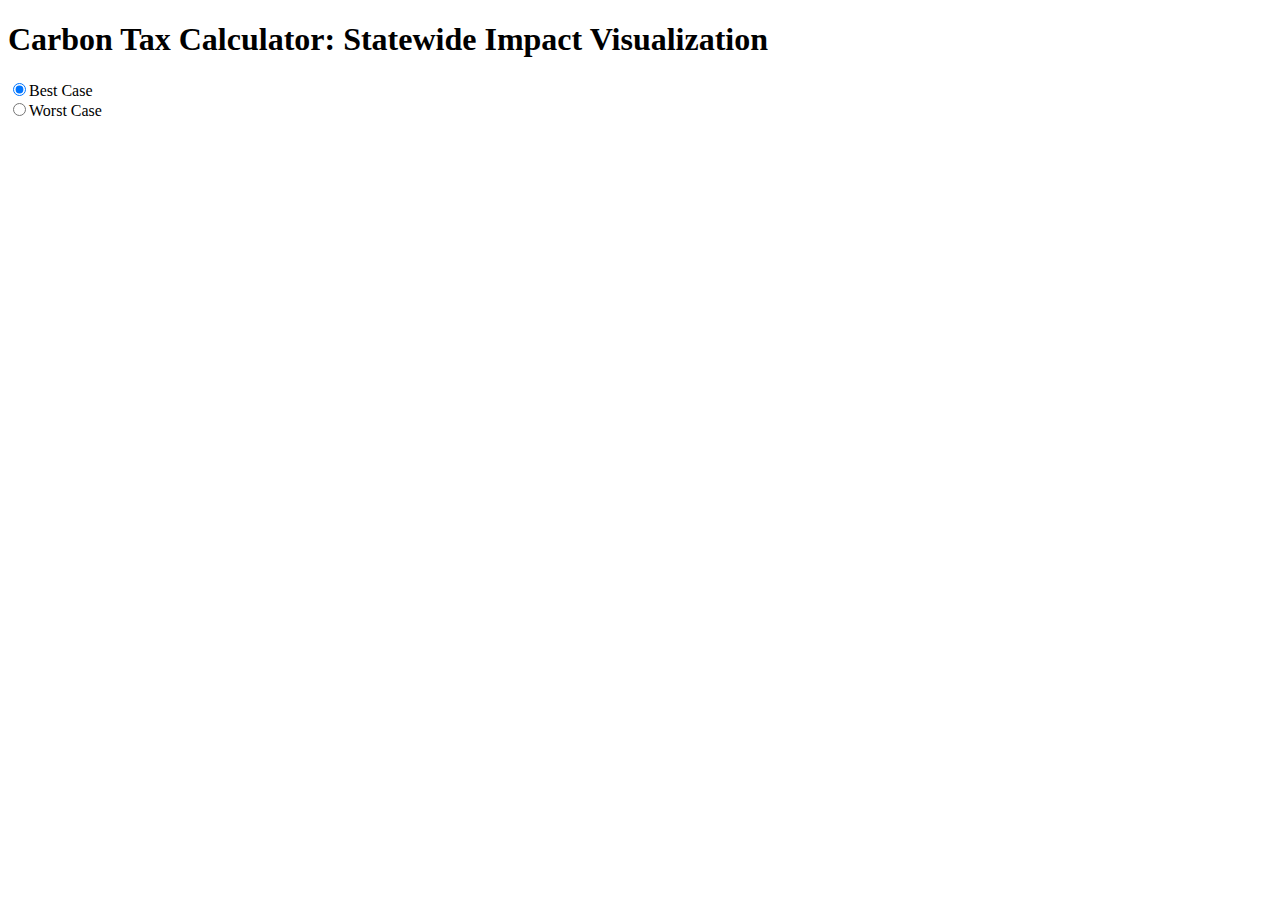
==== index.html @ 76e5acf1 "Started working on filters" ====
<!DOCTYPE html>
<head>
  <meta charset="utf-8">
  <style>
 
    path {
     
      stroke: #ccc;
      stroke-width: 1px;
    }
 
    path:hover {
      fill: red;
    }
 
  </style>
</head>
<body>
  <h1>Carbon Tax Calculator: Statewide Impact Visualization</h1>
  <form action="">
    <input type="radio" name="utilityMode" value="bestCase" checked>Best Case<br>
    <input type="radio" name="utilityMode" value="worstCase">Worst Case
  </form>
  <script src="http://d3js.org/d3.v3.min.js"></script>
  <script src="http://d3js.org/topojson.v1.min.js"></script>
  <script type="text/javascript" src="index.js"></script>
  <script type="text/javascript" src="helperFunctions.js"></script>
  <script>
 
    var width = 1500,
        height = 900,
                                centered;
 
    var svg = d3.select("body").append("svg")
        .attr("width", width)
        .attr("height", height);
 
    var dataset = "zips_wash_topo.json";
 
    var colorScale = d3.scale.linear()
        .domain([0, 1])
        .range(["white", "red"]);
   
    var g = svg.append("g");
   
    var projection = d3.geo.albers()
          .rotate([119, 0])
          .center([-3, 48])
          .parallels([35, 50])
          .scale(8000)
          .translate([width / 5, height / 6])
          .precision(.1);
 
               
                var path = d3.geo.path()
        .projection(projection);
               
    d3.json(dataset, function(error, wa) {
      var wash = topojson.feature(wa, wa.objects.wash);
 
     
      
 
      //Declaring the tool tip variable
      var tip = d3.tip()
        .attr('class', 'd3-tip')
        .offset([-10, 0])
        .html(function(d) {

          return "<strong style='color:black'>Name:</strong> <span style='color:black'>" + d.properties.name +
          "</span><br><strong style='color:black'>Zip Code:</strong> <span style='color:black'>" + d.properties.zip +
          "</span><br><strong style='color:black'>Utility:</strong> <span style='color:black'>" +
          ((getUtilities(d.properties.zip) !== 0) ? (getUtilities(d.properties.zip))[0] : "N/A" ) +
          "</span><br><strong style='color:black'>Carbon Impact:</strong> <span style='color:black'>" +
          ((getUtilities(d.properties.zip) !== 0) ? getUtilityStats((getUtilities(d.properties.zip))[0])[1] : "N/A" );
          
      })
 
      //Calling the tool tip within the svg
      g.call(tip);
 
      g.selectAll("path")
          .data(wash.features)
          .enter().append("path")         
          .attr("d", path)
          .style("fill", function(d) {
            if (getUtilities(d.properties.zip) !== 0) {
              return colorScale( getUtilityStats((getUtilities(d.properties.zip))[0])[1] );
              // return multiplyHexColor("111111", getUtilityStats((getUtilities(d.properties.zip))[0])[1]);
            } else {
              return colorScale(0);
            }
          })
          .on('mouseover', tip.show)
          .on('mouseout', tip.hide)
          .on('click',clicked);


    });
               
    function clicked(d) {
      var x, y, k;
     
      if (d && centered !== d) {
        var centroid = path.centroid(d);
        x = centroid[0];
        y = centroid[1];
        k = 4;
        centered = d;
      } else {
        x = width / 2;
        y = height / 2;
        k = 1;
        centered = null;
      }
     
      g.selectAll("path")
          .classed("active", centered && function(d) { return d === centered; });
     
      g.transition()
          .duration(750)
          .attr("transform", "translate(" + width / 2 + "," + height / 2 + ")scale(" + k + ")translate(" + -x + "," + -y + ")")
          .style("stroke-width", 1.5 / k + "px");
    }
 
  </script>
 
</body>
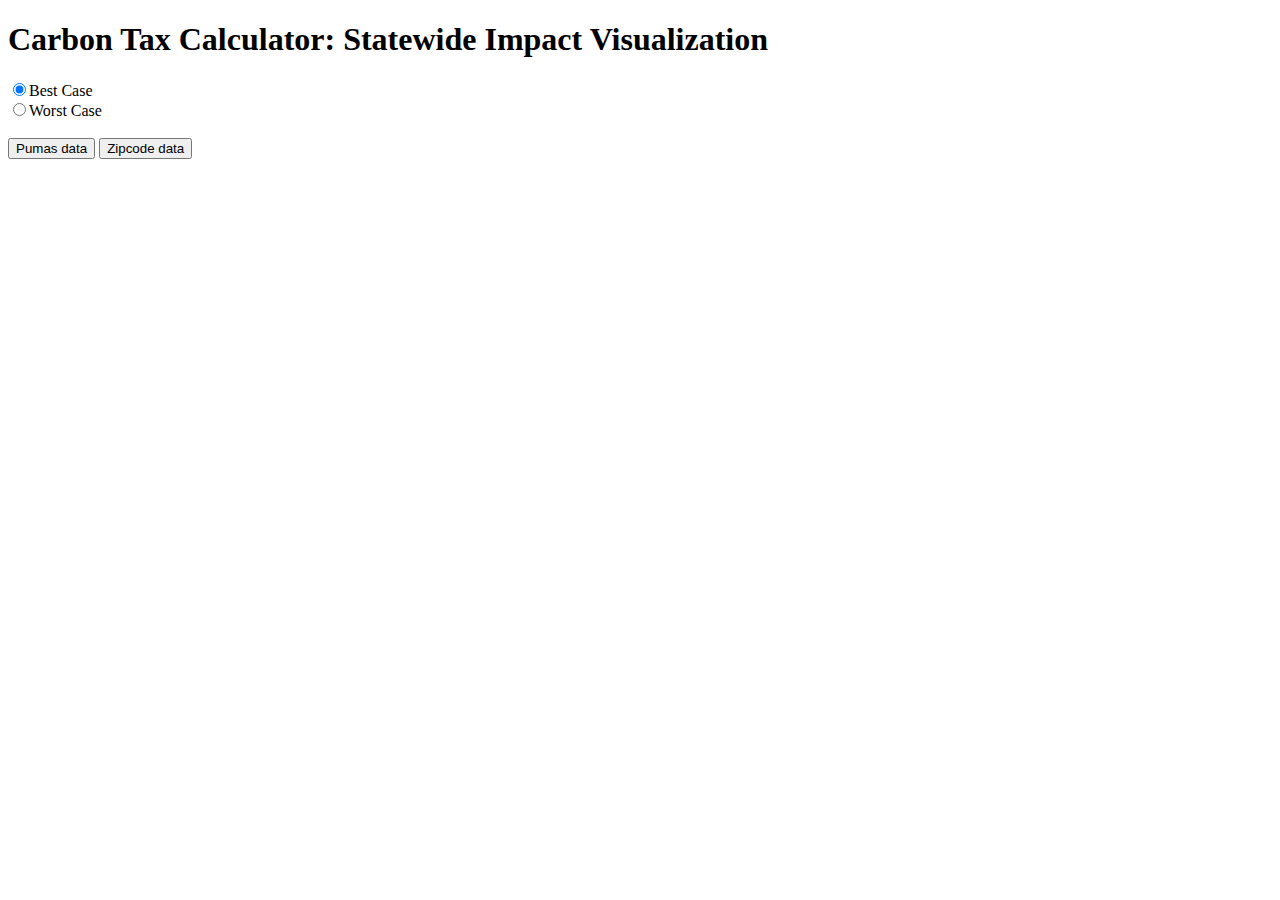
==== commit 89f73e2f: "Update index.html" ====
--- a/index.html
+++ b/index.html
@@ -11,7 +11,38 @@
  
     path:hover {
       fill: red;
-    }
+      cursor:pointer;
+    }
+    
+    .d3-tip {
+  line-height: 1;
+  font-weight: bold;
+  padding: 12px;
+  padding-right: 50px;
+  background: rgba(0, 0, 0, 0.8);
+  color: #fff;
+  border-radius: 2px;
+}
+ 
+/* Creates a small triangle extender for the tooltip */
+.d3-tip:after {
+  box-sizing: border-box;
+  display: inline;
+  font-size: 8px;
+  width: 100%;
+  line-height: 1;
+  color: rgba(0, 0, 0, 0.8);
+  content: "\25BC";
+  position: absolute;
+  text-align: center;
+}
+ 
+/* Style northward tooltips differently */
+.d3-tip.n:after {
+  margin: -1px 0 0 0;
+  top: 100%;
+  left: 0;
+}
  
   </style>
 </head>
@@ -21,12 +52,27 @@
     <input type="radio" name="utilityMode" value="bestCase" checked>Best Case<br>
     <input type="radio" name="utilityMode" value="worstCase">Worst Case
   </form>
+  <br>
   <script src="http://d3js.org/d3.v3.min.js"></script>
   <script src="http://d3js.org/topojson.v1.min.js"></script>
   <script type="text/javascript" src="index.js"></script>
   <script type="text/javascript" src="helperFunctions.js"></script>
+  <div id="option">
+    <input name="updateButton" 
+           type="button" 
+           value="Pumas data" 
+           onclick="updateDataPumas()" />
+	<input name="updateButton" 
+           type="button" 
+           value="Zipcode data" 
+           onclick="updateDataZip()" />
+</div>
   <script>
- 
+ function updateDataZip() {
+
+d3.select("svg")
+       .remove();
+	   
     var width = 1500,
         height = 900,
                                 centered;
@@ -38,7 +84,7 @@
     var dataset = "zips_wash_topo.json";
  
     var colorScale = d3.scale.linear()
-        .domain([0, 1])
+        .domain([0, 2])
         .range(["white", "red"]);
    
     var g = svg.append("g");
@@ -66,12 +112,11 @@
         .attr('class', 'd3-tip')
         .offset([-10, 0])
         .html(function(d) {
-
-          return "<strong style='color:black'>Name:</strong> <span style='color:black'>" + d.properties.name +
-          "</span><br><strong style='color:black'>Zip Code:</strong> <span style='color:black'>" + d.properties.zip +
-          "</span><br><strong style='color:black'>Utility:</strong> <span style='color:black'>" +
+          return "<strong style='color:white'>Name:</strong> <span style='color:white'>" + d.properties.name +
+          "</span><br><strong style='color:white'>Zip Code:</strong> <span style='color:white'>" + d.properties.zip +
+          "</span><br><strong style='color:white'>Utility:</strong> <span style='color:white'>" +
           ((getUtilities(d.properties.zip) !== 0) ? (getUtilities(d.properties.zip))[0] : "N/A" ) +
-          "</span><br><strong style='color:black'>Carbon Impact:</strong> <span style='color:black'>" +
+          "</span><br><strong style='color:white'>Carbon Impact:</strong> <span style='color:white'>" +
           ((getUtilities(d.properties.zip) !== 0) ? getUtilityStats((getUtilities(d.properties.zip))[0])[1] : "N/A" );
           
       })
@@ -122,6 +167,111 @@
           .attr("transform", "translate(" + width / 2 + "," + height / 2 + ")scale(" + k + ")translate(" + -x + "," + -y + ")")
           .style("stroke-width", 1.5 / k + "px");
     }
+	}
+	
+//Update data section (Called from the onclick)
+function updateDataPumas() {
+
+d3.select("svg")
+       .remove();
+
+    var width = 1500,
+        height = 900,
+                                centered;
+ 
+    var svg = d3.select("body").append("svg")
+        .attr("width", width)
+        .attr("height", height);
+ 
+    var dataset = "pumas_wash_topo.json";
+ 
+    var colorScale = d3.scale.linear()
+        .domain([0, 2])
+        .range(["white", "red"]);
+   
+    var g = svg.append("g");
+   
+    var projection = d3.geo.albers()
+          .rotate([119, 0])
+          .center([-3, 48])
+          .parallels([35, 50])
+          .scale(8000)
+          .translate([width / 5, height / 6])
+          .precision(.1);
+ 
+               
+                var path = d3.geo.path()
+        .projection(projection);
+               
+    d3.json(dataset, function(error, wa) {
+      var wash = topojson.feature(wa, wa.objects.wash);
+ 
+     
+      
+ 
+      //Declaring the tool tip variable
+      var tip = d3.tip()
+        .attr('class', 'd3-tip')
+        .offset([-10, 0])
+        .html(function(d) {
+          return "<strong style='color:white'>Name:</strong> <span style='color:white'>" + d.properties.name +
+          "</span><br><strong style='color:white'>Zip Code:</strong> <span style='color:white'>" + d.properties.zip +
+          "</span><br><strong style='color:white'>Utility:</strong> <span style='color:white'>" +
+          ((getUtilities(d.properties.zip) !== 0) ? (getUtilities(d.properties.zip))[0] : "N/A" ) +
+          "</span><br><strong style='color:white'>Carbon Impact:</strong> <span style='color:white'>" +
+          ((getUtilities(d.properties.zip) !== 0) ? getUtilityStats((getUtilities(d.properties.zip))[0])[1] : "N/A" );
+          
+      })
+ 
+      //Calling the tool tip within the svg
+      g.call(tip);
+ 
+      g.selectAll("path")
+          .data(wash.features)
+          .enter().append("path")         
+          .attr("d", path)
+          .style("fill", function(d) {
+            if (getUtilities(d.properties.zip) !== 0) {
+              return colorScale( getUtilityStats((getUtilities(d.properties.zip))[0])[1] );
+              // return multiplyHexColor("111111", getUtilityStats((getUtilities(d.properties.zip))[0])[1]);
+            } else {
+              return colorScale(0);
+            }
+          })
+          .on('mouseover', tip.show)
+          .on('mouseout', tip.hide)
+          .on('click',clicked);
+
+
+    });
+               
+    function clicked(d) {
+      var x, y, k;
+     
+      if (d && centered !== d) {
+        var centroid = path.centroid(d);
+        x = centroid[0];
+        y = centroid[1];
+        k = 4;
+        centered = d;
+      } else {
+        x = width / 2;
+        y = height / 2;
+        k = 1;
+        centered = null;
+      }
+     
+      g.selectAll("path")
+          .classed("active", centered && function(d) { return d === centered; });
+     
+      g.transition()
+          .duration(750)
+          .attr("transform", "translate(" + width / 2 + "," + height / 2 + ")scale(" + k + ")translate(" + -x + "," + -y + ")")
+          .style("stroke-width", 1.5 / k + "px");
+    }
+
+
+}
  
   </script>
  
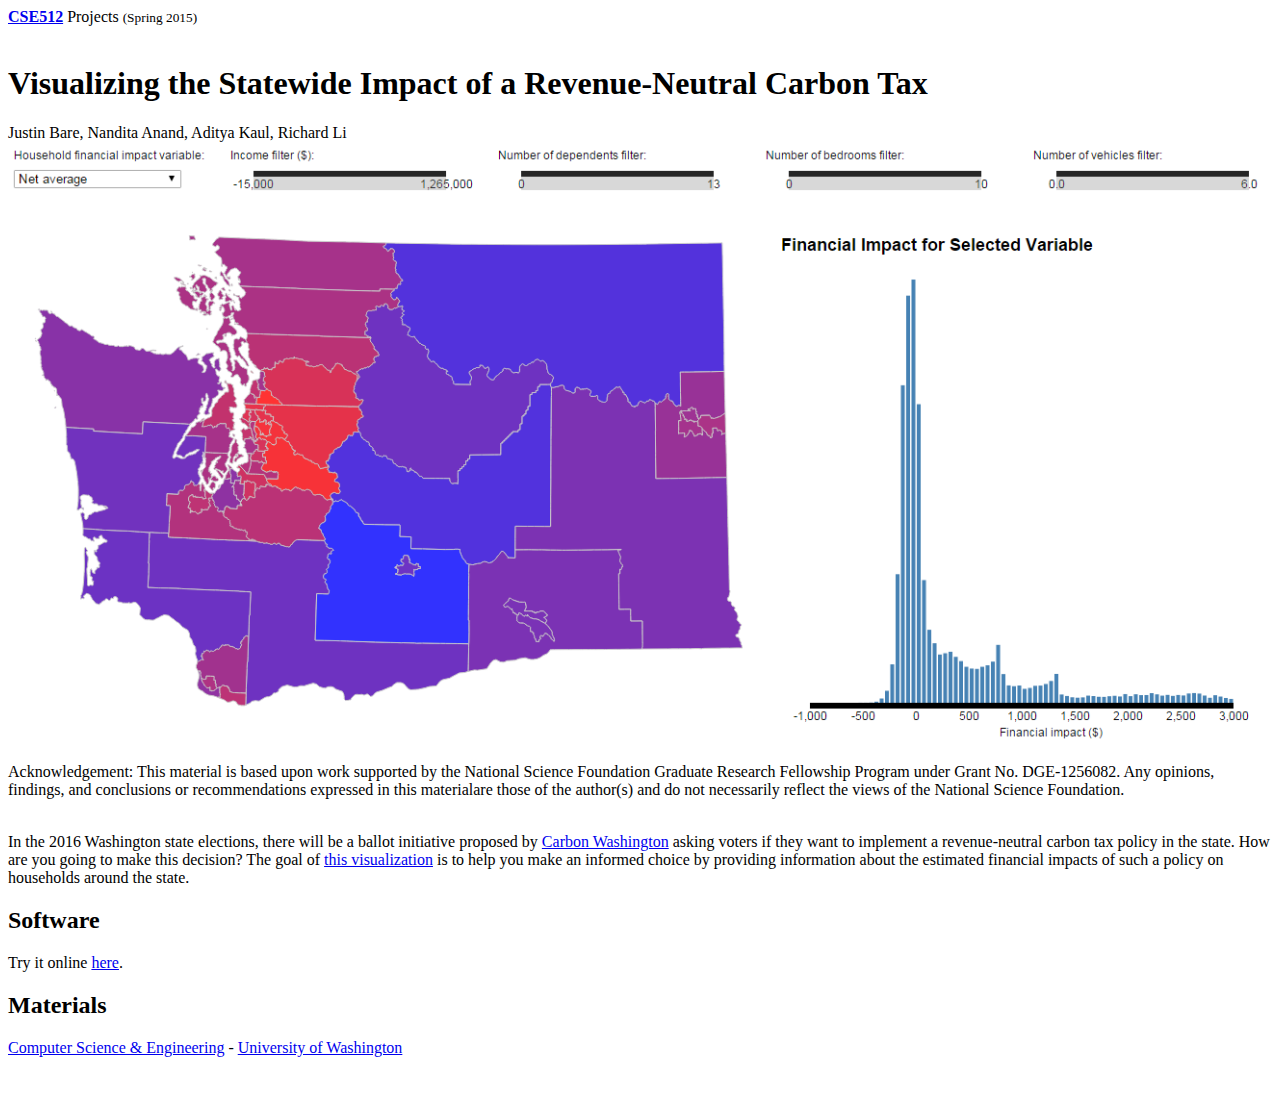
==== commit f04e9500: "Merge branch 'master' of https://github.com/CSE512-15S/fp-jbare-kaul10-lizehang-nanand" ====
--- a/index.html
+++ b/index.html
@@ -1,278 +1,82 @@
-<!DOCTYPE html>
+<!DOCTYPE html PUBLIC "-//W3C//DTD XHTML 1.0 Transitional//EN" "http://www.w3.org/TR/xhtml1/DTD/xhtml1-transitional.dtd">
+<html xmlns="http://www.w3.org/1999/xhtml" xml:lang="en" lang="en">
+
 <head>
-  <meta charset="utf-8">
-  <style>
- 
-    path {
-     
-      stroke: #ccc;
-      stroke-width: 1px;
-    }
- 
-    path:hover {
-      fill: red;
-      cursor:pointer;
-    }
-    
-    .d3-tip {
-  line-height: 1;
-  font-weight: bold;
-  padding: 12px;
-  padding-right: 50px;
-  background: rgba(0, 0, 0, 0.8);
-  color: #fff;
-  border-radius: 2px;
-}
- 
-/* Creates a small triangle extender for the tooltip */
-.d3-tip:after {
-  box-sizing: border-box;
-  display: inline;
-  font-size: 8px;
-  width: 100%;
-  line-height: 1;
-  color: rgba(0, 0, 0, 0.8);
-  content: "\25BC";
-  position: absolute;
-  text-align: center;
-}
- 
-/* Style northward tooltips differently */
-.d3-tip.n:after {
-  margin: -1px 0 0 0;
-  top: 100%;
-  left: 0;
-}
- 
-  </style>
+  <title>CSE512: Data Visualization</title>
+  <meta name="robots" content="index,follow" />
+  <link rel="stylesheet" type="text/css" href="http://courses.cs.washington.edu/courses/cse512/15sp/style.css"/>
+
 </head>
+
 <body>
-  <h1>Carbon Tax Calculator: Statewide Impact Visualization</h1>
-  <form action="">
-    <input type="radio" name="utilityMode" value="bestCase" checked>Best Case<br>
-    <input type="radio" name="utilityMode" value="worstCase">Worst Case
-  </form>
-  <br>
-  <script src="http://d3js.org/d3.v3.min.js"></script>
-  <script src="http://d3js.org/topojson.v1.min.js"></script>
-  <script type="text/javascript" src="index.js"></script>
-  <script type="text/javascript" src="helperFunctions.js"></script>
-  <div id="option">
-    <input name="updateButton" 
-           type="button" 
-           value="Pumas data" 
-           onclick="updateDataPumas()" />
-	<input name="updateButton" 
-           type="button" 
-           value="Zipcode data" 
-           onclick="updateDataZip()" />
-</div>
-  <script>
- function updateDataZip() {
+  <div class='content wider'>
 
-d3.select("svg")
-       .remove();
-	   
-    var width = 1500,
-        height = 900,
-                                centered;
- 
-    var svg = d3.select("body").append("svg")
-        .attr("width", width)
-        .attr("height", height);
- 
-    var dataset = "zips_wash_topo.json";
- 
-    var colorScale = d3.scale.linear()
-        .domain([0, 2])
-        .range(["white", "red"]);
-   
-    var g = svg.append("g");
-   
-    var projection = d3.geo.albers()
-          .rotate([119, 0])
-          .center([-3, 48])
-          .parallels([35, 50])
-          .scale(8000)
-          .translate([width / 5, height / 6])
-          .precision(.1);
- 
-               
-                var path = d3.geo.path()
-        .projection(projection);
-               
-    d3.json(dataset, function(error, wa) {
-      var wash = topojson.feature(wa, wa.objects.wash);
- 
-     
-      
- 
-      //Declaring the tool tip variable
-      var tip = d3.tip()
-        .attr('class', 'd3-tip')
-        .offset([-10, 0])
-        .html(function(d) {
-          return "<strong style='color:white'>Name:</strong> <span style='color:white'>" + d.properties.name +
-          "</span><br><strong style='color:white'>Zip Code:</strong> <span style='color:white'>" + d.properties.zip +
-          "</span><br><strong style='color:white'>Utility:</strong> <span style='color:white'>" +
-          ((getUtilities(d.properties.zip) !== 0) ? (getUtilities(d.properties.zip))[0] : "N/A" ) +
-          "</span><br><strong style='color:white'>Carbon Impact:</strong> <span style='color:white'>" +
-          ((getUtilities(d.properties.zip) !== 0) ? getUtilityStats((getUtilities(d.properties.zip))[0])[1] : "N/A" );
+    <div class='title'>
+      <a href="http://courses.cs.washington.edu/courses/cse512/15sp/"><strong>CSE512</strong></a>
+         Projects
+         <small>(Spring 2015)</small>
+    </div>
+    <br/>
+
+    <div class='pub' data-spy="scroll" data-target=".navbar">
+
+      <h1 class="title">Visualizing the Statewide Impact of a Revenue-Neutral Carbon Tax</h1>
+      <div class="authors">
+        <span>Justin Bare,</span>
+        <span>Nandita Anand,</span>
+        <span>Aditya Kaul,</span>
+        <span>Richard Li</span>
+      </div>
+
+      <div class="figure">
+        <a href="http://cse512-15s.github.io/fp-jbare-kaul10-lizehang-nanand/combinedVis.html" target="_blank"><img src="drafts/Poster/mapAndHistogram.png" width="100%"/></a>
+        <div class="caption"></div>
+      </div>
+
+      <p>
+        Acknowledgement: This material is based upon work supported by the National Science Foundation Graduate Research Fellowship Program under Grant No. DGE-1256082. Any opinions, findings, and conclusions or recommendations expressed in this materialare those of the author(s) and do not necessarily reflect the views of the National Science Foundation. <br/><br/>
           
-      })
- 
-      //Calling the tool tip within the svg
-      g.call(tip);
- 
-      g.selectAll("path")
-          .data(wash.features)
-          .enter().append("path")         
-          .attr("d", path)
-          .style("fill", function(d) {
-            if (getUtilities(d.properties.zip) !== 0) {
-              return colorScale( getUtilityStats((getUtilities(d.properties.zip))[0])[1] );
-              // return multiplyHexColor("111111", getUtilityStats((getUtilities(d.properties.zip))[0])[1]);
-            } else {
-              return colorScale(0);
-            }
-          })
-          .on('mouseover', tip.show)
-          .on('mouseout', tip.hide)
-          .on('click',clicked);
+      </p>
+
+      <p>In the 2016 Washington state elections, there will be a ballot initiative proposed by <a href="http://carbonwa.org/">Carbon Washington</a> asking voters if they want to implement a revenue-neutral carbon tax policy in the state. How are you going to make this decision? The goal of <a href="http://cse512-15s.github.io/fp-jbare-kaul10-lizehang-nanand/combinedVis.html" target="_blank">this visualization</a> is to help you make an informed choice by providing information about the estimated financial impacts of such a policy on households around the state.</p> 
+
+      <!-- <p>With the drop-down selector, you can change which variable is encoded on the map, histogram, and bubble chart. For these variables, &quot;average&quot; means electricity is calculated assuming electricity is provided by an average utility in the region in terms of carbon impact. Similarly, &quot;best&quot; and &quot;worst&quot; assume the utility with the best carbon impact and the worst carbon impact, respectively.  </p>
+
+      <p>With the brush filters, you can change which types of households are included in the data that is displayed on the map and histogram. Also, by clicking a region on the map, only households in that region are included in the histogram. </p>
+
+      <p>The coloring of the map shows the relative financial impacts on the selected variable, with <font style="font-weight: bold;" color="red">red</font> coloring the regions for which the average household is impacted more negatively and <font style="font-weight: bold;" color="blue">blue</font> coloring the regions for which the average household is impacted more positively. For more detail beyond the average household, look to the histogram, which shows the distribution of impacts for the selected variable. For even more detail, the bubble chart breaks the data down further. </p> 
+       -->
+      <h2>Software</h2>
+      <p>
+        Try it online <a href="http://cse512-15s.github.io/fp-jbare-kaul10-lizehang-nanand/combinedVis.html" target="_blank">here</a>. 
+      </p>
+
+      <h2>Materials</h2>
+      <div class="links">
+        <!-- <a href="final/paper-jheer-domoritz-jsnydes.pdf" >PDF</a>
+        |
+        <a href="final/poster-jheer-domoritz-jsnydes.pdf" >Poster</a>
+        |
+        <a href="https://github.com/CSE512-15S/fp-jheer-domoritz-jsnydes/">Code</a> -->
+      </div>
+
+      <!-- <h2>Videos</h2>
+      <video width="700" height="385" controls="">
+        <source src="http://idl.cs.washington.edu/static/images/projects/lyra/Playfair-New.mp4" type="video/mp4">
+        Your browser does not support the video tag.
+      </video> -->
 
 
-    });
-               
-    function clicked(d) {
-      var x, y, k;
-     
-      if (d && centered !== d) {
-        var centroid = path.centroid(d);
-        x = centroid[0];
-        y = centroid[1];
-        k = 4;
-        centered = d;
-      } else {
-        x = width / 2;
-        y = height / 2;
-        k = 1;
-        centered = null;
-      }
-     
-      g.selectAll("path")
-          .classed("active", centered && function(d) { return d === centered; });
-     
-      g.transition()
-          .duration(750)
-          .attr("transform", "translate(" + width / 2 + "," + height / 2 + ")scale(" + k + ")translate(" + -x + "," + -y + ")")
-          .style("stroke-width", 1.5 / k + "px");
-    }
-	}
-	
-//Update data section (Called from the onclick)
-function updateDataPumas() {
-
-d3.select("svg")
-       .remove();
-
-    var width = 1500,
-        height = 900,
-                                centered;
- 
-    var svg = d3.select("body").append("svg")
-        .attr("width", width)
-        .attr("height", height);
- 
-    var dataset = "pumas_wash_topo.json";
- 
-    var colorScale = d3.scale.linear()
-        .domain([0, 2])
-        .range(["white", "red"]);
-   
-    var g = svg.append("g");
-   
-    var projection = d3.geo.albers()
-          .rotate([119, 0])
-          .center([-3, 48])
-          .parallels([35, 50])
-          .scale(8000)
-          .translate([width / 5, height / 6])
-          .precision(.1);
- 
-               
-                var path = d3.geo.path()
-        .projection(projection);
-               
-    d3.json(dataset, function(error, wa) {
-      var wash = topojson.feature(wa, wa.objects.wash);
- 
-     
-      
- 
-      //Declaring the tool tip variable
-      var tip = d3.tip()
-        .attr('class', 'd3-tip')
-        .offset([-10, 0])
-        .html(function(d) {
-          return "<strong style='color:white'>Name:</strong> <span style='color:white'>" + d.properties.name +
-          "</span><br><strong style='color:white'>Zip Code:</strong> <span style='color:white'>" + d.properties.zip +
-          "</span><br><strong style='color:white'>Utility:</strong> <span style='color:white'>" +
-          ((getUtilities(d.properties.zip) !== 0) ? (getUtilities(d.properties.zip))[0] : "N/A" ) +
-          "</span><br><strong style='color:white'>Carbon Impact:</strong> <span style='color:white'>" +
-          ((getUtilities(d.properties.zip) !== 0) ? getUtilityStats((getUtilities(d.properties.zip))[0])[1] : "N/A" );
-          
-      })
- 
-      //Calling the tool tip within the svg
-      g.call(tip);
- 
-      g.selectAll("path")
-          .data(wash.features)
-          .enter().append("path")         
-          .attr("d", path)
-          .style("fill", function(d) {
-            if (getUtilities(d.properties.zip) !== 0) {
-              return colorScale( getUtilityStats((getUtilities(d.properties.zip))[0])[1] );
-              // return multiplyHexColor("111111", getUtilityStats((getUtilities(d.properties.zip))[0])[1]);
-            } else {
-              return colorScale(0);
-            }
-          })
-          .on('mouseover', tip.show)
-          .on('mouseout', tip.hide)
-          .on('click',clicked);
+      <div class='footer'>
+        <a href='http://cs.washington.edu'>Computer Science &amp; Engineering</a> -
+        <a href='http://www.washington.edu'>University of Washington</a>
+      </div>
+    </div>
+    <br/>
+    <br/>
 
 
-    });
-               
-    function clicked(d) {
-      var x, y, k;
-     
-      if (d && centered !== d) {
-        var centroid = path.centroid(d);
-        x = centroid[0];
-        y = centroid[1];
-        k = 4;
-        centered = d;
-      } else {
-        x = width / 2;
-        y = height / 2;
-        k = 1;
-        centered = null;
-      }
-     
-      g.selectAll("path")
-          .classed("active", centered && function(d) { return d === centered; });
-     
-      g.transition()
-          .duration(750)
-          .attr("transform", "translate(" + width / 2 + "," + height / 2 + ")scale(" + k + ")translate(" + -x + "," + -y + ")")
-          .style("stroke-width", 1.5 / k + "px");
-    }
+  </div>
+</body>
 
-
-}
- 
-  </script>
- 
-</body>
+</html>
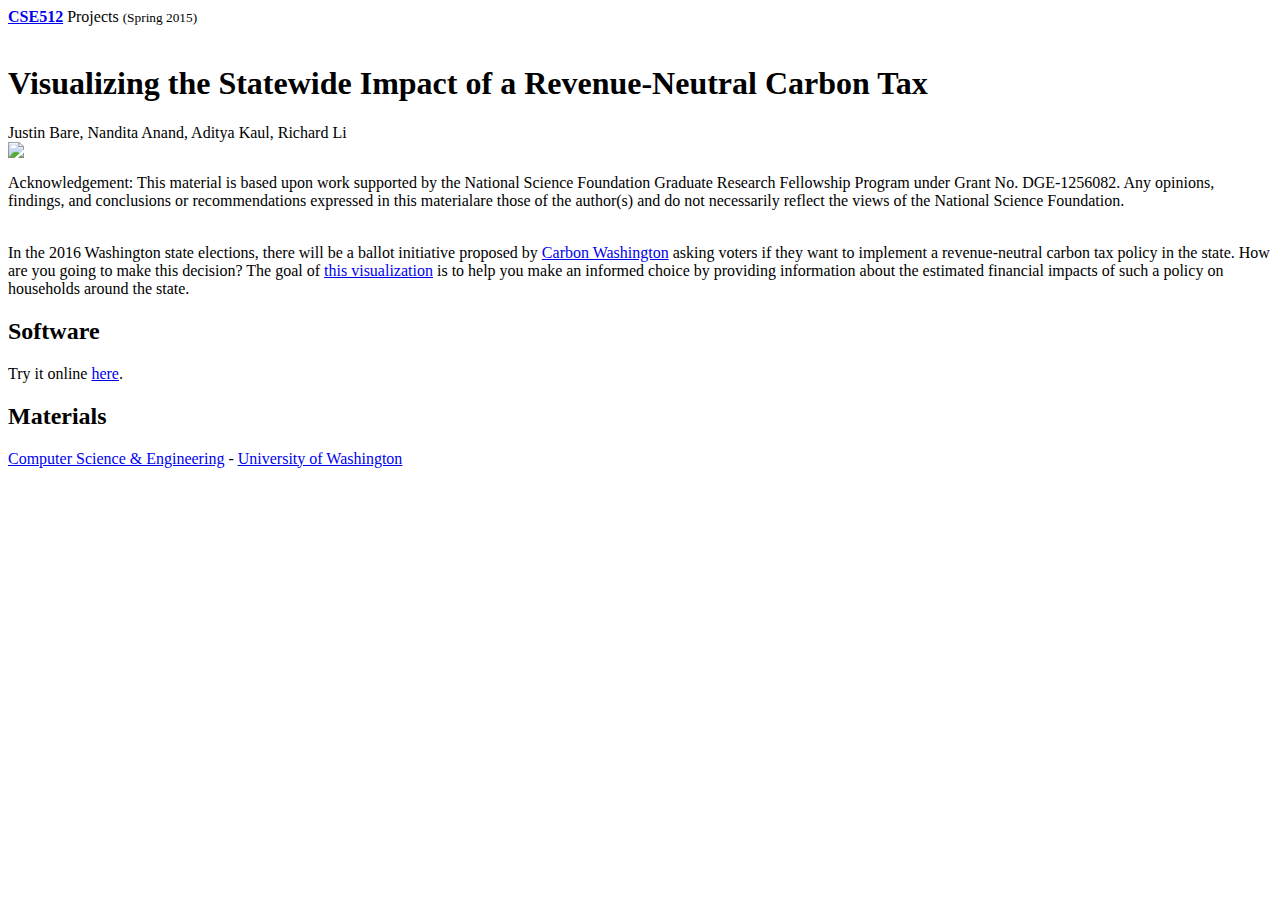
==== commit 220db457: "summary.png" ====
--- a/index.html
+++ b/index.html
@@ -29,7 +29,7 @@
       </div>
 
       <div class="figure">
-        <a href="http://cse512-15s.github.io/fp-jbare-kaul10-lizehang-nanand/combinedVis.html" target="_blank"><img src="drafts/Poster/mapAndHistogram.png" width="100%"/></a>
+        <a href="http://cse512-15s.github.io/fp-jbare-kaul10-lizehang-nanand/combinedVis.html" target="_blank"><img src="drafts/Poster/summary.png" width="100%"/></a>
         <div class="caption"></div>
       </div>
 
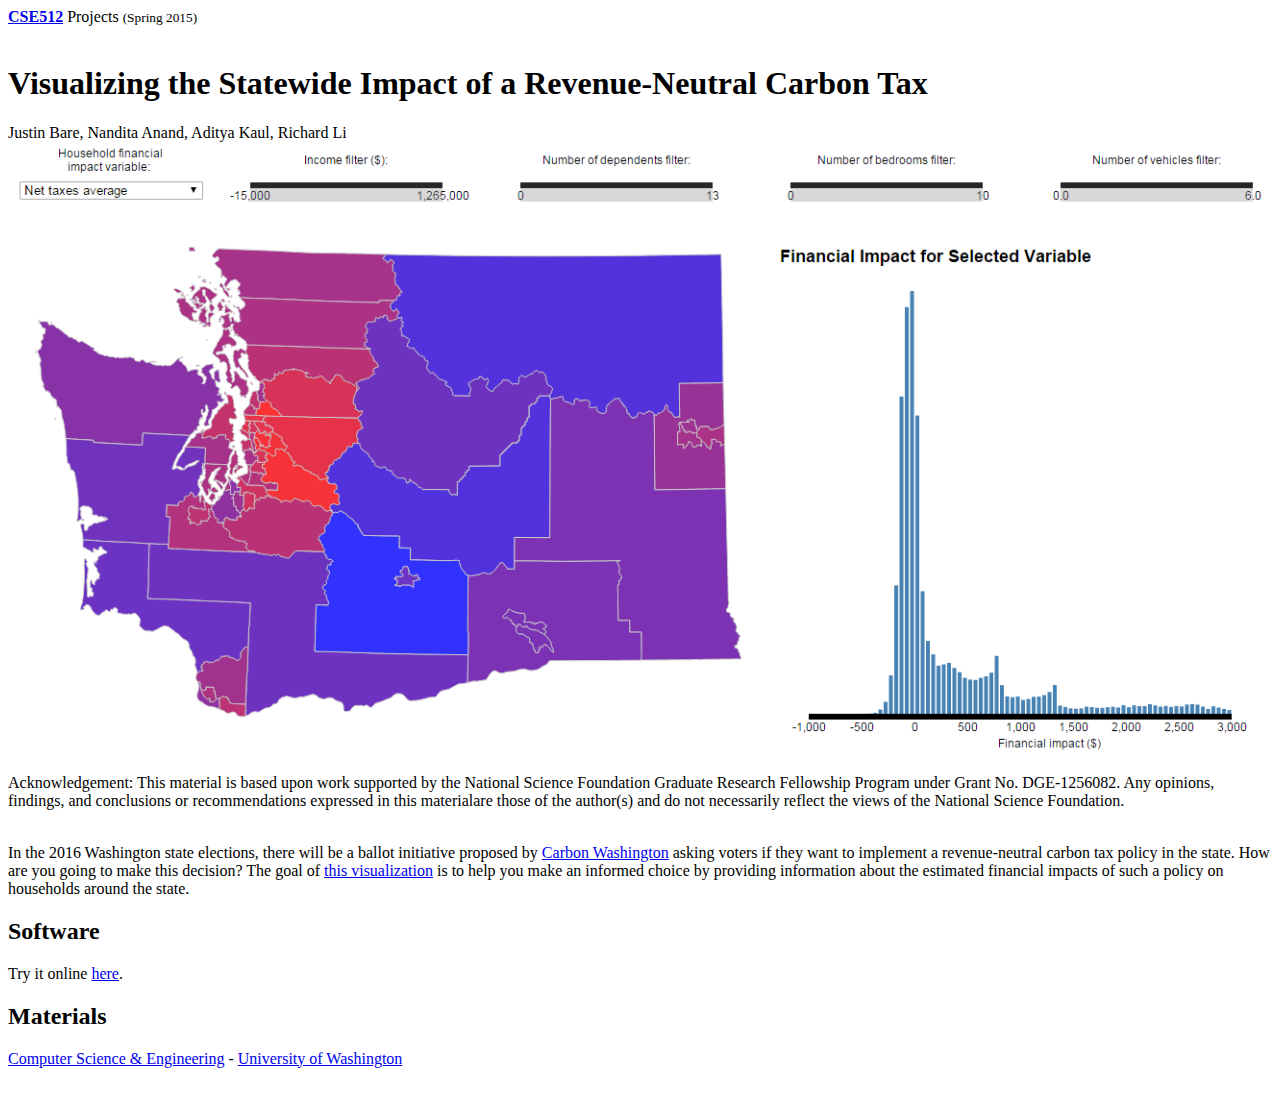
==== commit 7f239557: "Merge branch 'master' of https://github.com/CSE512-15S/fp-jbare-kaul10-lizehang-nanand" ====
--- a/index.html
+++ b/index.html
@@ -29,7 +29,7 @@
       </div>
 
       <div class="figure">
-        <a href="http://cse512-15s.github.io/fp-jbare-kaul10-lizehang-nanand/combinedVis.html" target="_blank"><img src="drafts/Poster/summary.png" width="100%"/></a>
+        <a href="http://cse512-15s.github.io/fp-jbare-kaul10-lizehang-nanand/combinedVis.html" target="_blank"><img src="summary.png" width="100%"/></a>
         <div class="caption"></div>
       </div>
 
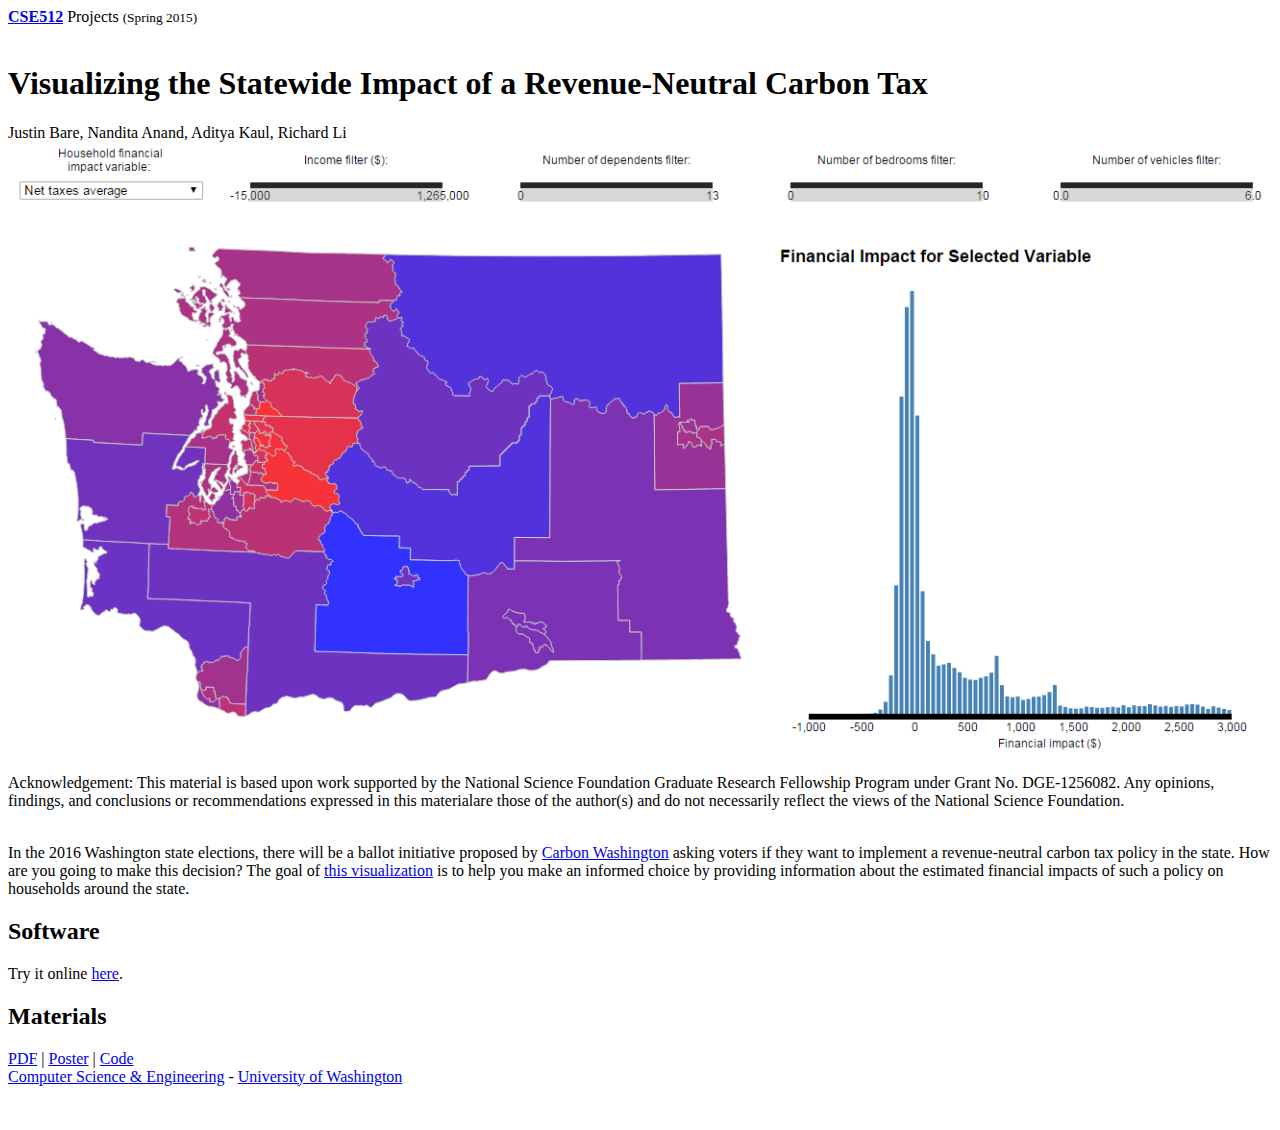
==== commit 83122345: "Deliverable stuff" ====
--- a/index.html
+++ b/index.html
@@ -53,11 +53,11 @@
 
       <h2>Materials</h2>
       <div class="links">
-        <!-- <a href="final/paper-jheer-domoritz-jsnydes.pdf" >PDF</a>
+        <a href="final/paper-jbare-kaul10-lizehang-nanand.pdf" >PDF</a>
         |
-        <a href="final/poster-jheer-domoritz-jsnydes.pdf" >Poster</a>
+        <a href="final/poster-jbare-kaul10-lizehang-nanand.pdf" >Poster</a>
         |
-        <a href="https://github.com/CSE512-15S/fp-jheer-domoritz-jsnydes/">Code</a> -->
+        <a href="https://github.com/CSE512-15S/fp-jbare-kaul10-lizehang-nanand/">Code</a>
       </div>
 
       <!-- <h2>Videos</h2>
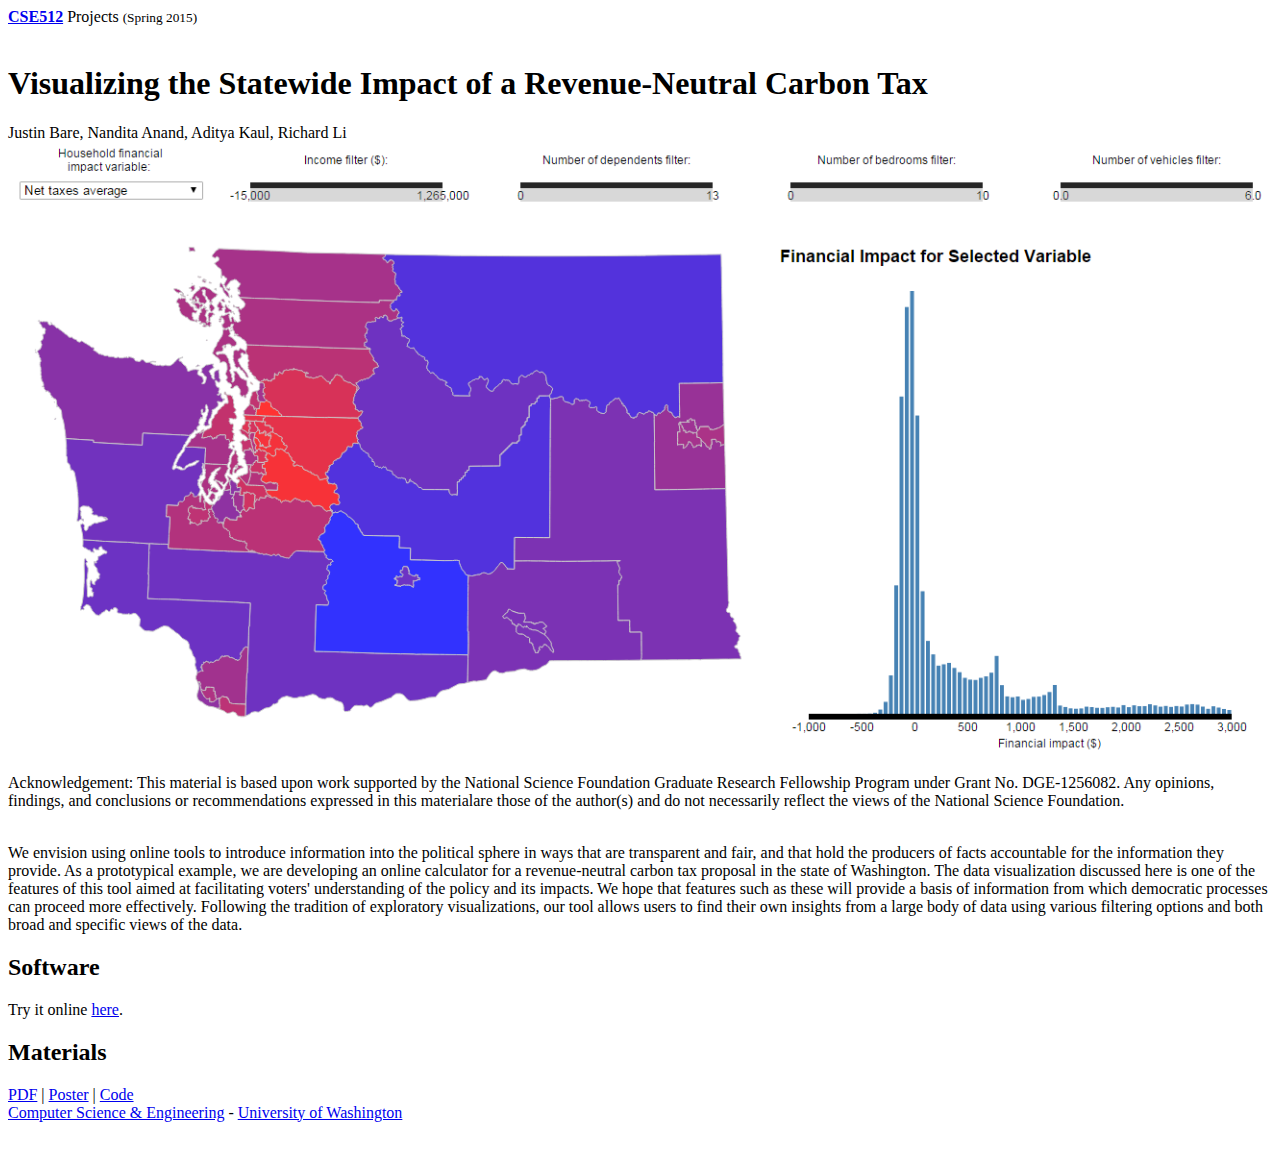
==== commit 423f5d45: "index.html" ====
--- a/index.html
+++ b/index.html
@@ -38,7 +38,7 @@
           
       </p>
 
-      <p>In the 2016 Washington state elections, there will be a ballot initiative proposed by <a href="http://carbonwa.org/">Carbon Washington</a> asking voters if they want to implement a revenue-neutral carbon tax policy in the state. How are you going to make this decision? The goal of <a href="http://cse512-15s.github.io/fp-jbare-kaul10-lizehang-nanand/combinedVis.html" target="_blank">this visualization</a> is to help you make an informed choice by providing information about the estimated financial impacts of such a policy on households around the state.</p> 
+      <p>We envision using online tools to introduce information into the political sphere in ways that are transparent and fair, and that hold the producers of facts accountable for the information they provide. As a prototypical example, we are developing an online calculator for a revenue-neutral carbon tax proposal in the state of Washington. The data visualization discussed here is one of the features of this tool aimed at facilitating voters' understanding of the policy and its impacts. We hope that features such as these will provide a basis of information from which democratic processes can proceed more effectively. Following the tradition of exploratory visualizations, our tool allows users to find their own insights from a large body of data using various filtering options and both broad and specific views of the data. </p> 
 
       <!-- <p>With the drop-down selector, you can change which variable is encoded on the map, histogram, and bubble chart. For these variables, &quot;average&quot; means electricity is calculated assuming electricity is provided by an average utility in the region in terms of carbon impact. Similarly, &quot;best&quot; and &quot;worst&quot; assume the utility with the best carbon impact and the worst carbon impact, respectively.  </p>
 
